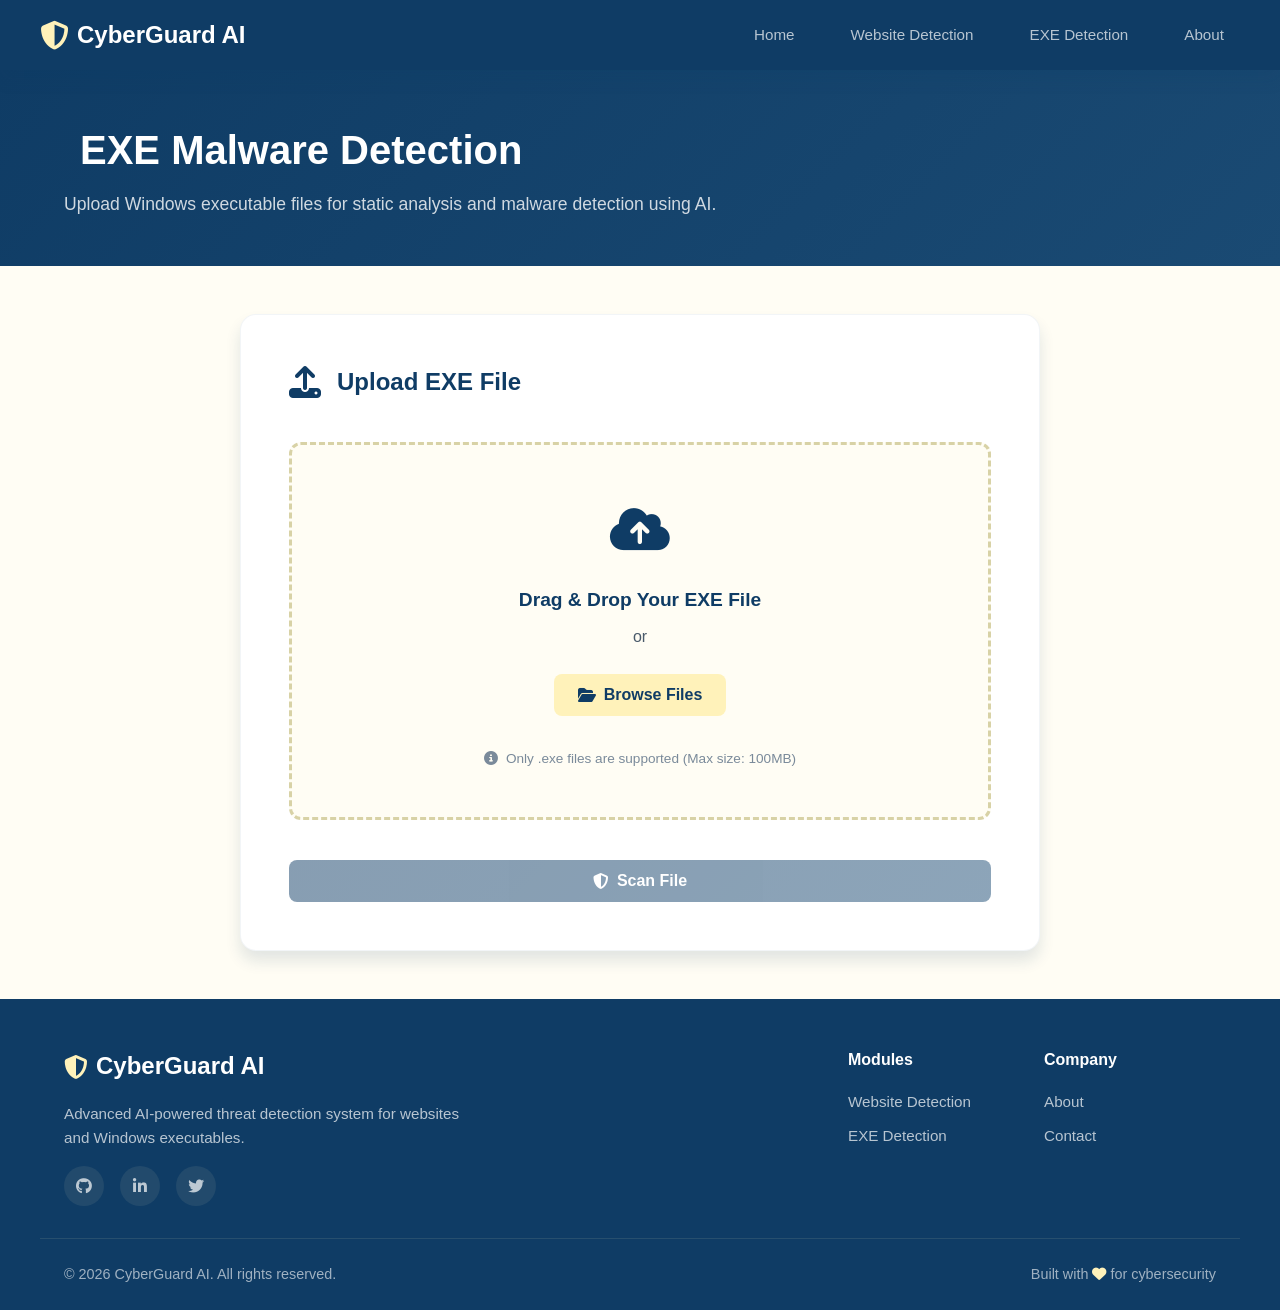
==== templates/exe.html @ a81682f9 "first commit" ====
<!-- templates/exe.html -->
<!DOCTYPE html>
<html lang="en">
<head>
    <meta charset="UTF-8">
    <meta name="viewport" content="width=device-width, initial-scale=1.0">
    <title>EXE Malware Detection - AI Cyber Threat Detection System</title>
    <!-- Font Awesome CDN -->
    <link rel="stylesheet" href="https://cdnjs.cloudflare.com/ajax/libs/font-awesome/6.5.0/css/all.min.css">
    <!-- External CSS -->
    <link rel="stylesheet" href="../static/css/style.css">
</head>
<body>
    <!-- Navigation -->
    <nav class="navbar" role="navigation" aria-label="Main navigation">
        <div class="nav-container">
            <div class="nav-brand">
                <a href="/" class="brand-link">
                    <i class="fas fa-shield-alt"></i>
                    <span>CyberGuard AI</span>
                </a>
            </div>
            
            <!-- Mobile Toggle Button -->
            <button class="nav-toggle" id="navToggle" aria-label="Toggle navigation menu">
                <i class="fas fa-bars"></i>
            </button>

            <!-- Navigation Links -->
            <ul class="nav-links" id="navLinks">
                <ul class="nav-links" id="navLinks">
    <li><a href="/">Home</a></li>
    <li><a href="/website" class="active">Website Detection</a></li>
    <li><a href="/exe">EXE Detection</a></li>
    <li><a href="/about">About</a></li>
</ul>
            </ul>
        </div>
    </nav>

    <!-- Page Header -->
    <section class="page-header" aria-label="Page header">
        <div class="container">
            <div class="page-header-content">
                <h1 class="page-title">
                    <i class="fas fa-file-exe"></i> EXE Malware Detection
                </h1>
                <p class="page-subtitle">
                    Upload Windows executable files for static analysis and malware detection using AI.
                </p>
            </div>
        </div>
    </section>

    <!-- Upload Section -->
    <section class="detection-section" aria-label="EXE file upload">
        <div class="container">
            <div class="detection-card">
                <div class="detection-form">
                    <div class="form-header">
                        <i class="fas fa-upload"></i>
                        <h2>Upload EXE File</h2>
                    </div>
                    
                    <!-- Drag and Drop Area -->
                    <div class="upload-area" id="uploadArea">
                        <div class="upload-content">
                            <div class="upload-icon">
                                <i class="fas fa-cloud-upload-alt"></i>
                            </div>
                            <h3>Drag & Drop Your EXE File</h3>
                            <p>or</p>
                            <button class="btn btn-secondary browse-btn" id="browseBtn">
                                <i class="fas fa-folder-open"></i> Browse Files
                            </button>
                            <input 
                                type="file" 
                                id="fileInput" 
                                class="file-input" 
                                accept=".exe"
                                hidden
                            >
                            <div class="upload-restrictions">
                                <i class="fas fa-info-circle"></i>
                                <span>Only .exe files are supported (Max size: 100MB)</span>
                            </div>
                        </div>
                    </div>

                    <!-- Selected File Card -->
                    <div class="file-card" id="fileCard" style="display: none;">
                        <div class="file-card-content">
                            <div class="file-icon">
                                <i class="fas fa-file-exe"></i>
                            </div>
                            <div class="file-info">
                                <span class="file-name" id="fileName">example.exe</span>
                                <span class="file-size" id="fileSize">2.4 MB</span>
                            </div>
                            <button class="file-remove" id="removeFileBtn" aria-label="Remove file">
                                <i class="fas fa-times"></i>
                            </button>
                        </div>
                    </div>

                    <!-- Scan Button -->
                    <button id="scanBtn" class="btn btn-primary scan-btn" disabled>
                        <i class="fas fa-shield-halved"></i> Scan File
                    </button>
                </div>
            </div>
        </div>
    </section>

    <!-- Loading Animation -->
    <section id="loadingSection" class="loading-section" style="display: none;">
        <div class="container">
            <div class="loading-container">
                <div class="loading-spinner"></div>
                <div class="loading-text">
                    <h3>Scanning EXE File</h3>
                    <p>Performing static analysis...</p>
                    <div class="loading-progress">
                        <div class="progress-bar" id="progressBar" style="width: 0%;"></div>
                    </div>
                    <span class="progress-text" id="progressText">0%</span>
                </div>
            </div>
        </div>
    </section>

    <!-- Results Section -->
    <section id="resultsSection" class="results-section" style="display: none;">
        <div class="container">
            <div class="result-card">
                <div class="result-header">
                    <h2><i class="fas fa-chart-bar"></i> Analysis Results</h2>
                    <span class="result-badge" id="riskBadge">Risk Level</span>
                </div>

                <!-- File Summary -->
                <div class="file-summary">
                    <div class="file-summary-item">
                        <i class="fas fa-file-exe"></i>
                        <span id="resultFileName">example.exe</span>
                    </div>
                    <div class="file-summary-item">
                        <i class="fas fa-weight-hanging"></i>
                        <span id="resultFileSize">2.4 MB</span>
                    </div>
                    <div class="file-summary-item">
                        <i class="fas fa-hashtag"></i>
                        <span id="resultSha256">a1b2c3d4e5f6789...</span>
                    </div>
                </div>

                <div class="result-grid">
                    <!-- Prediction -->
                    <div class="result-item">
                        <div class="result-label">
                            <i class="fas fa-robot"></i> Prediction
                        </div>
                        <div class="result-value" id="predictionValue">Safe</div>
                    </div>

                    <!-- Confidence Score -->
                    <div class="result-item">
                        <div class="result-label">
                            <i class="fas fa-percentage"></i> Confidence Score
                        </div>
                        <div class="result-value">
                            <span id="confidenceValue">95</span>%
                        </div>
                        <div class="confidence-bar-container">
                            <div class="confidence-bar" id="confidenceBar" style="width: 95%;"></div>
                        </div>
                    </div>

                    <!-- Risk Level -->
                    <div class="result-item">
                        <div class="result-label">
                            <i class="fas fa-exclamation-triangle"></i> Risk Level
                        </div>
                        <div class="result-value" id="riskLevel">Low Risk</div>
                    </div>
                </div>

                <!-- Recommendations -->
                <div class="recommendations">
                    <h3><i class="fas fa-lightbulb"></i> Recommendations</h3>
                    <p id="recommendationText">The file appears safe. No malicious code detected.</p>
                    <ul class="recommendation-list" id="recommendationList">
                        <!-- Dynamic recommendations will be inserted here -->
                    </ul>
                </div>

                <!-- Scan Again Button -->
                <div class="result-actions">
                    <button id="scanAgainBtn" class="btn btn-secondary">
                        <i class="fas fa-rotate-right"></i> Scan Another File
                    </button>
                </div>
            </div>
        </div>
    </section>

    <!-- Footer -->
    <footer class="footer" role="contentinfo">
        <div class="footer-content">
            <div class="footer-brand">
                <a href="/" class="brand-link">
                    <i class="fas fa-shield-alt"></i>
                    <span>CyberGuard AI</span>
                </a>
                <p class="footer-description">
                    Advanced AI-powered threat detection system for websites and Windows executables.
                </p>
                <div class="footer-social">
                    <a href="#" aria-label="GitHub"><i class="fab fa-github"></i></a>
                    <a href="#" aria-label="LinkedIn"><i class="fab fa-linkedin-in"></i></a>
                    <a href="#" aria-label="Twitter"><i class="fab fa-twitter"></i></a>
                </div>
            </div>
            <div class="footer-links">
                <div class="footer-links-column">
                    <h4>Modules</h4>
                    <ul>
                        <li><a href="/website">Website Detection</a></li>
<li><a href="/exe">EXE Detection</a></li>
                    </ul>
                </div>
                <div class="footer-links-column">
                    <h4>Company</h4>
                    <ul>
                        <li><a href="/about">About</a></li>
                        <li><a href="#">Contact</a></li>
                    </ul>
                </div>
            </div>
        </div>
        <div class="footer-bottom">
            <p>&copy; 2026 CyberGuard AI. All rights reserved.</p>
            <p class="footer-credits">Built with <i class="fas fa-heart"></i> for cybersecurity</p>
        </div>
    </footer>

    <!-- Scroll to Top Button -->
    <button id="scrollTopBtn" class="scroll-top" aria-label="Scroll to top">
        <i class="fas fa-arrow-up"></i>
    </button>

    <!-- External JavaScript -->
    <script src="../static/js/script.js"></script>
</body>
</html>
---- static/css/style.css ----
/* static/css/style.css */
/* ============================================
   CSS Variables & Reset
   ============================================ */
:root {
    /* Primary Colors - Updated Theme */
    --color-primary: #0F3C65;
    --color-secondary: #FFF2BA;
    --color-accent: #0F3C65;
    --color-success: #22C55E;
    --color-danger: #EF4444;
    --color-warning: #F59E0B;
    --color-background: #FFFDF4;
    --color-white: #FFFFFF;
    
    /* Text Colors */
    --color-text-primary: #0F3C65;
    --color-text-secondary: #4A5A6A;
    --color-text-light: #7A8A9A;
    
    /* Gradients - Updated */
    --gradient-primary: linear-gradient(135deg, #0F3C65 0%, #1A4A73 100%);
    --gradient-accent: linear-gradient(135deg, #0F3C65 0%, #1A4A73 100%);
    --gradient-secondary: linear-gradient(135deg, #FFF2BA 0%, #FFE8A0 100%);
    --gradient-success: linear-gradient(135deg, #22C55E 0%, #16A34A 100%);
    --gradient-danger: linear-gradient(135deg, #EF4444 0%, #DC2626 100%);
    --gradient-warning: linear-gradient(135deg, #F59E0B 0%, #D97706 100%);
    
    /* Shadows - Adjusted for new theme */
    --shadow-sm: 0 1px 2px rgba(15, 60, 101, 0.05);
    --shadow-md: 0 4px 6px rgba(15, 60, 101, 0.08);
    --shadow-lg: 0 10px 15px rgba(15, 60, 101, 0.12);
    --shadow-xl: 0 20px 25px rgba(15, 60, 101, 0.15);
    
    /* Border Radius */
    --radius-sm: 8px;
    --radius-md: 12px;
    --radius-lg: 16px;
    --radius-xl: 24px;
    
    /* Transitions */
    --transition-fast: 0.2s ease;
    --transition-medium: 0.3s ease;
    --transition-slow: 0.5s ease;
    
    /* Spacing */
    --spacing-xs: 0.5rem;
    --spacing-sm: 1rem;
    --spacing-md: 1.5rem;
    --spacing-lg: 2rem;
    --spacing-xl: 3rem;
    --spacing-2xl: 4rem;
}

/* ============================================
   Reset & Base Styles
   ============================================ */
* {
    margin: 0;
    padding: 0;
    box-sizing: border-box;
}

html {
    scroll-behavior: smooth;
}

body {
    font-family: -apple-system, BlinkMacSystemFont, 'Segoe UI', Roboto, Oxygen, Ubuntu, sans-serif;
    background-color: var(--color-background);
    color: var(--color-text-primary);
    line-height: 1.6;
    min-height: 100vh;
    display: flex;
    flex-direction: column;
}

a {
    text-decoration: none;
    color: inherit;
}

ul {
    list-style: none;
}

/* ============================================
   Container
   ============================================ */
.container {
    max-width: 1200px;
    margin: 0 auto;
    padding: 0 var(--spacing-md);
}

/* ============================================
   Navigation - Updated
   ============================================ */
.navbar {
    background: var(--color-primary);
    padding: 0 var(--spacing-md);
    position: sticky;
    top: 0;
    z-index: 1000;
    box-shadow: var(--shadow-lg);
    height: 70px;
    display: flex;
    align-items: center;
}

.nav-container {
    max-width: 1200px;
    width: 100%;
    margin: 0 auto;
    display: flex;
    justify-content: space-between;
    align-items: center;
}

.nav-brand a {
    display: flex;
    align-items: center;
    gap: var(--spacing-xs);
    color: var(--color-white);
    font-size: 1.5rem;
    font-weight: 700;
}

.nav-brand i {
    color: var(--color-secondary);
    font-size: 1.8rem;
}

.nav-links {
    display: flex;
    gap: var(--spacing-md);
    align-items: center;
}

.nav-links a {
    color: rgba(255, 255, 255, 0.7);
    padding: var(--spacing-xs) var(--spacing-sm);
    border-radius: var(--radius-sm);
    transition: var(--transition-medium);
    font-weight: 500;
    font-size: 0.95rem;
    position: relative;
}

.nav-links a:hover {
    color: var(--color-white);
    background: rgba(255, 242, 186, 0.1);
}

.nav-links a.active {
    color: var(--color-white);
    background: rgba(255, 242, 186, 0.15);
}

.nav-links a.active::after {
    content: '';
    position: absolute;
    bottom: -2px;
    left: 50%;
    transform: translateX(-50%);
    width: 60%;
    height: 2px;
    background: var(--color-secondary);
    border-radius: 2px;
}

.nav-toggle {
    display: none;
    background: none;
    border: none;
    color: var(--color-white);
    font-size: 1.5rem;
    cursor: pointer;
    padding: var(--spacing-xs);
    transition: var(--transition-medium);
}

.nav-toggle:hover {
    color: var(--color-secondary);
}

/* ============================================
   Buttons - Updated
   ============================================ */
.btn {
    display: inline-flex;
    align-items: center;
    gap: var(--spacing-xs);
    padding: 0.75rem 1.5rem;
    border: none;
    border-radius: var(--radius-sm);
    font-weight: 600;
    font-size: 1rem;
    cursor: pointer;
    transition: var(--transition-medium);
    text-decoration: none;
    font-family: inherit;
}

.btn-primary {
    background: var(--gradient-primary);
    color: var(--color-white);
}

.btn-primary:hover {
    transform: translateY(-2px);
    box-shadow: var(--shadow-lg);
    background: linear-gradient(135deg, #1A4A73 0%, #0F3C65 100%);
}

.btn-secondary {
    background: var(--color-secondary);
    color: var(--color-primary);
}

.btn-secondary:hover {
    background: #FFE8A0;
    transform: translateY(-2px);
    box-shadow: var(--shadow-md);
}

.btn-large {
    padding: 1rem 2rem;
    font-size: 1.1rem;
}

.btn:disabled {
    opacity: 0.5;
    cursor: not-allowed;
    transform: none !important;
}

/* ============================================
   Hero Section - Updated
   ============================================ */
.hero {
    padding: var(--spacing-2xl) 0;
    background: var(--gradient-primary);
    color: var(--color-white);
    position: relative;
    overflow: hidden;
    min-height: 600px;
    display: flex;
    align-items: center;
}

.hero::before {
    content: '';
    position: absolute;
    top: -50%;
    right: -20%;
    width: 500px;
    height: 500px;
    background: radial-gradient(circle, rgba(255, 242, 186, 0.08) 0%, transparent 70%);
    border-radius: 50%;
}

.hero::after {
    content: '';
    position: absolute;
    bottom: -30%;
    left: -10%;
    width: 400px;
    height: 400px;
    background: radial-gradient(circle, rgba(255, 242, 186, 0.05) 0%, transparent 70%);
    border-radius: 50%;
}

.hero-content {
    flex: 1;
    max-width: 600px;
    position: relative;
    z-index: 1;
}

.hero-badge {
    display: inline-flex;
    align-items: center;
    gap: var(--spacing-xs);
    background: rgba(255, 242, 186, 0.12);
    padding: 0.5rem 1rem;
    border-radius: 50px;
    font-size: 0.9rem;
    color: var(--color-secondary);
    margin-bottom: var(--spacing-md);
    border: 1px solid rgba(255, 242, 186, 0.15);
}

.hero-title {
    font-size: 3.5rem;
    font-weight: 800;
    line-height: 1.1;
    margin-bottom: var(--spacing-md);
}

.hero-title .highlight {
    background: linear-gradient(135deg, var(--color-secondary) 0%, #FFE8A0 100%);
    -webkit-background-clip: text;
    -webkit-text-fill-color: transparent;
    background-clip: text;
}

.hero-description {
    font-size: 1.2rem;
    color: rgba(255, 255, 255, 0.8);
    margin-bottom: var(--spacing-lg);
    line-height: 1.8;
    max-width: 500px;
}

.hero-buttons {
    display: flex;
    gap: var(--spacing-sm);
    flex-wrap: wrap;
}

.hero-visual {
    flex: 1;
    display: flex;
    justify-content: center;
    align-items: center;
    position: relative;
    z-index: 1;
}

.floating-icons {
    position: absolute;
    width: 100%;
    height: 100%;
    pointer-events: none;
}

.floating-icons i {
    position: absolute;
    font-size: 2rem;
    color: var(--color-secondary);
    opacity: 0.2;
    animation: float 6s ease-in-out infinite;
}

.floating-icons i:nth-child(1) { top: 20%; left: 10%; animation-delay: 0s; }
.floating-icons i:nth-child(2) { top: 60%; left: 5%; animation-delay: 1s; }
.floating-icons i:nth-child(3) { top: 30%; right: 15%; animation-delay: 2s; }
.floating-icons i:nth-child(4) { bottom: 20%; right: 10%; animation-delay: 3s; }

.hero-image-placeholder {
    width: 300px;
    height: 300px;
    background: rgba(255, 242, 186, 0.05);
    border-radius: 50%;
    display: flex;
    flex-direction: column;
    align-items: center;
    justify-content: center;
    border: 2px solid rgba(255, 242, 186, 0.1);
}

.hero-image-placeholder i {
    font-size: 6rem;
    color: var(--color-secondary);
    opacity: 0.6;
}

.hero-image-placeholder span {
    margin-top: var(--spacing-sm);
    font-size: 1.2rem;
    color: rgba(255, 255, 255, 0.6);
}

@keyframes float {
    0%, 100% {
        transform: translateY(0px);
    }
    50% {
        transform: translateY(-15px);
    }
}

/* ============================================
   Sections - Updated
   ============================================ */
.section-header {
    text-align: center;
    margin-bottom: var(--spacing-xl);
}

.section-title {
    font-size: 2.5rem;
    font-weight: 700;
    margin-bottom: var(--spacing-xs);
    background: var(--gradient-primary);
    -webkit-background-clip: text;
    -webkit-text-fill-color: transparent;
    background-clip: text;
}

.section-subtitle {
    color: var(--color-text-secondary);
    font-size: 1.1rem;
}

/* ============================================
   Features Section - Updated
   ============================================ */
.features {
    padding: var(--spacing-2xl) 0;
}

.features-grid {
    display: grid;
    grid-template-columns: repeat(auto-fit, minmax(250px, 1fr));
    gap: var(--spacing-md);
}

.feature-card {
    background: var(--color-white);
    padding: var(--spacing-lg);
    border-radius: var(--radius-md);
    box-shadow: var(--shadow-md);
    transition: var(--transition-medium);
    text-align: center;
    border-top: 4px solid transparent;
}

.feature-card:hover {
    transform: translateY(-5px);
    box-shadow: var(--shadow-xl);
    border-top-color: var(--color-primary);
}

.feature-icon {
    width: 60px;
    height: 60px;
    background: var(--gradient-primary);
    border-radius: 50%;
    display: flex;
    align-items: center;
    justify-content: center;
    margin: 0 auto var(--spacing-sm);
}

.feature-icon i {
    font-size: 1.5rem;
    color: var(--color-white);
}

.feature-card h3 {
    font-size: 1.2rem;
    margin-bottom: var(--spacing-xs);
    color: var(--color-primary);
}

.feature-card p {
    color: var(--color-text-secondary);
    font-size: 0.95rem;
}

/* ============================================
   Modules Section - Updated
   ============================================ */
.modules {
    padding: var(--spacing-2xl) 0;
    background: var(--color-white);
}

.modules-grid {
    display: grid;
    grid-template-columns: repeat(auto-fit, minmax(350px, 1fr));
    gap: var(--spacing-lg);
}

.module-card {
    background: var(--color-background);
    border-radius: var(--radius-md);
    padding: var(--spacing-lg);
    box-shadow: var(--shadow-md);
    transition: var(--transition-medium);
    border: 1px solid rgba(15, 60, 101, 0.05);
}

.module-card:hover {
    transform: translateY(-5px);
    box-shadow: var(--shadow-xl);
    border-color: var(--color-primary);
}

.module-header {
    display: flex;
    justify-content: space-between;
    align-items: center;
    margin-bottom: var(--spacing-sm);
}

.module-icon {
    width: 50px;
    height: 50px;
    background: var(--gradient-primary);
    border-radius: var(--radius-sm);
    display: flex;
    align-items: center;
    justify-content: center;
}

.module-icon i {
    font-size: 1.5rem;
    color: var(--color-white);
}

.module-badge {
    background: rgba(15, 60, 101, 0.08);
    padding: 0.25rem 0.75rem;
    border-radius: 50px;
    font-size: 0.8rem;
    font-weight: 600;
    color: var(--color-primary);
}

.module-card h3 {
    font-size: 1.3rem;
    margin-bottom: var(--spacing-xs);
    color: var(--color-primary);
}

.module-card p {
    color: var(--color-text-secondary);
    margin-bottom: var(--spacing-sm);
}

.module-features {
    margin: var(--spacing-sm) 0 var(--spacing-md);
}

.module-features li {
    display: flex;
    align-items: center;
    gap: var(--spacing-xs);
    color: var(--color-text-secondary);
    font-size: 0.95rem;
    padding: 0.25rem 0;
}

.module-features i {
    color: var(--color-success);
}

.module-btn {
    width: 100%;
    justify-content: center;
}

/* ============================================
   Workflow Section - Updated
   ============================================ */
.workflow {
    padding: var(--spacing-2xl) 0;
    background: var(--color-background);
}

.workflow-steps {
    display: flex;
    justify-content: center;
    align-items: center;
    flex-wrap: wrap;
    gap: var(--spacing-md);
}

.workflow-step {
    flex: 1;
    min-width: 200px;
    max-width: 300px;
    text-align: center;
    position: relative;
}

.step-number {
    width: 40px;
    height: 40px;
    background: var(--gradient-primary);
    border-radius: 50%;
    display: flex;
    align-items: center;
    justify-content: center;
    color: var(--color-white);
    font-weight: 700;
    margin: 0 auto var(--spacing-xs);
}

.step-icon {
    font-size: 2.5rem;
    color: var(--color-primary);
    margin-bottom: var(--spacing-xs);
}

.workflow-step h4 {
    font-size: 1.1rem;
    margin-bottom: var(--spacing-xs);
    color: var(--color-primary);
}

.workflow-step p {
    color: var(--color-text-secondary);
    font-size: 0.95rem;
}

.workflow-arrow {
    font-size: 1.5rem;
    color: var(--color-primary);
}

/* ============================================
   CTA Section - Updated
   ============================================ */
.cta-section {
    padding: var(--spacing-2xl) 0;
    background: var(--gradient-primary);
    color: var(--color-white);
}

.cta-content {
    text-align: center;
    max-width: 700px;
    margin: 0 auto;
}

.cta-content h2 {
    font-size: 2.5rem;
    margin-bottom: var(--spacing-sm);
}

.cta-content p {
    font-size: 1.2rem;
    color: rgba(255, 255, 255, 0.8);
    margin-bottom: var(--spacing-lg);
}

.cta-buttons {
    display: flex;
    gap: var(--spacing-sm);
    justify-content: center;
    flex-wrap: wrap;
}

/* ============================================
   Page Header - Updated
   ============================================ */
.page-header {
    padding: var(--spacing-xl) 0;
    background: var(--gradient-primary);
    color: var(--color-white);
}

.page-header-content {
    max-width: 700px;
}

.page-title {
    font-size: 2.5rem;
    margin-bottom: var(--spacing-xs);
    display: flex;
    align-items: center;
    gap: var(--spacing-sm);
}

.page-title i {
    color: var(--color-secondary);
}

.page-subtitle {
    font-size: 1.1rem;
    color: rgba(255, 255, 255, 0.8);
}

/* ============================================
   Detection Section - Updated
   ============================================ */
.detection-section {
    padding: var(--spacing-xl) 0;
}

.detection-card {
    background: var(--color-white);
    border-radius: var(--radius-lg);
    padding: var(--spacing-xl);
    box-shadow: var(--shadow-lg);
    max-width: 800px;
    margin: 0 auto;
    border: 1px solid rgba(15, 60, 101, 0.05);
}

.detection-form {
    display: flex;
    flex-direction: column;
    gap: var(--spacing-md);
}

.form-header {
    display: flex;
    align-items: center;
    gap: var(--spacing-sm);
    margin-bottom: var(--spacing-sm);
}

.form-header i {
    font-size: 2rem;
    color: var(--color-primary);
}

.form-header h2 {
    font-size: 1.5rem;
    color: var(--color-primary);
}

.form-group {
    display: flex;
    flex-direction: column;
    gap: var(--spacing-xs);
}

.form-group label {
    font-weight: 600;
    display: flex;
    align-items: center;
    gap: var(--spacing-xs);
    color: var(--color-primary);
}

.input-group {
    display: flex;
    gap: var(--spacing-xs);
}

.form-input {
    flex: 1;
    padding: 0.75rem 1rem;
    border: 2px solid #E2E8F0;
    border-radius: var(--radius-sm);
    font-size: 1rem;
    transition: var(--transition-medium);
    font-family: inherit;
    color: var(--color-text-primary);
}

.form-input:focus {
    outline: none;
    border-color: var(--color-primary);
    box-shadow: 0 0 0 3px rgba(15, 60, 101, 0.1);
}

.form-hint {
    color: var(--color-text-light);
    font-size: 0.85rem;
    display: flex;
    align-items: center;
    gap: var(--spacing-xs);
}

.detect-btn,
.scan-btn {
    padding: 0.75rem 2rem;
    white-space: nowrap;
}

.scan-btn {
    width: 100%;
    justify-content: center;
    margin-top: var(--spacing-sm);
}

/* ============================================
   Upload Area - Updated
   ============================================ */
.upload-area {
    border: 3px dashed #D8D2A6;
    border-radius: var(--radius-md);
    padding: var(--spacing-xl);
    text-align: center;
    transition: var(--transition-medium);
    cursor: pointer;
    background: var(--color-background);
}

.upload-area:hover,
.upload-area.drag-over {
    border-color: var(--color-primary);
    background: rgba(15, 60, 101, 0.03);
}

.upload-icon {
    font-size: 3rem;
    color: var(--color-primary);
    margin-bottom: var(--spacing-sm);
}

.upload-content h3 {
    font-size: 1.2rem;
    margin-bottom: var(--spacing-xs);
    color: var(--color-primary);
}

.upload-content p {
    color: var(--color-text-secondary);
    margin: var(--spacing-xs) 0;
}

.browse-btn {
    margin: var(--spacing-sm) 0;
}

.upload-restrictions {
    margin-top: var(--spacing-sm);
    font-size: 0.85rem;
    color: var(--color-text-light);
    display: flex;
    align-items: center;
    justify-content: center;
    gap: var(--spacing-xs);
}

.file-input {
    display: none;
}

/* ============================================
   File Card - Updated
   ============================================ */
.file-card {
    background: var(--color-background);
    border-radius: var(--radius-sm);
    padding: var(--spacing-sm);
    border: 2px solid var(--color-primary);
    margin-top: var(--spacing-sm);
}

.file-card-content {
    display: flex;
    align-items: center;
    gap: var(--spacing-sm);
}

.file-icon {
    font-size: 2rem;
    color: var(--color-primary);
}

.file-info {
    flex: 1;
    display: flex;
    flex-direction: column;
}

.file-name {
    font-weight: 600;
    font-size: 0.95rem;
    color: var(--color-primary);
}

.file-size {
    font-size: 0.85rem;
    color: var(--color-text-light);
}

.file-remove {
    background: none;
    border: none;
    color: var(--color-danger);
    font-size: 1.2rem;
    cursor: pointer;
    padding: var(--spacing-xs);
    transition: var(--transition-medium);
}

.file-remove:hover {
    transform: rotate(90deg);
}

/* ============================================
   Loading Section - Updated
   ============================================ */
.loading-section {
    padding: var(--spacing-xl) 0;
}

.loading-container {
    max-width: 400px;
    margin: 0 auto;
    text-align: center;
    padding: var(--spacing-xl);
    background: var(--color-white);
    border-radius: var(--radius-lg);
    box-shadow: var(--shadow-lg);
    border: 1px solid rgba(15, 60, 101, 0.05);
}

.loading-spinner {
    width: 60px;
    height: 60px;
    border: 4px solid #E2E8F0;
    border-top: 4px solid var(--color-primary);
    border-radius: 50%;
    animation: spin 1s linear infinite;
    margin: 0 auto var(--spacing-md);
}

@keyframes spin {
    0% { transform: rotate(0deg); }
    100% { transform: rotate(360deg); }
}

.loading-text h3 {
    font-size: 1.2rem;
    margin-bottom: var(--spacing-xs);
    color: var(--color-primary);
}

.loading-text p {
    color: var(--color-text-secondary);
    margin-bottom: var(--spacing-md);
}

.loading-progress {
    width: 100%;
    height: 8px;
    background: #E2E8F0;
    border-radius: 4px;
    overflow: hidden;
    position: relative;
}

.progress-bar {
    height: 100%;
    background: var(--gradient-primary);
    border-radius: 4px;
    transition: width 0.3s ease;
    width: 0%;
}

.progress-text {
    display: block;
    margin-top: var(--spacing-xs);
    font-weight: 600;
    color: var(--color-primary);
}

/* ============================================
   Results Section - Updated
   ============================================ */
.results-section {
    padding: var(--spacing-xl) 0;
}

.result-card {
    background: var(--color-white);
    border-radius: var(--radius-lg);
    padding: var(--spacing-xl);
    box-shadow: var(--shadow-lg);
    max-width: 800px;
    margin: 0 auto;
    animation: slideUp 0.5s ease;
    border: 1px solid rgba(15, 60, 101, 0.05);
}

@keyframes slideUp {
    from {
        opacity: 0;
        transform: translateY(30px);
    }
    to {
        opacity: 1;
        transform: translateY(0);
    }
}

.result-header {
    display: flex;
    justify-content: space-between;
    align-items: center;
    margin-bottom: var(--spacing-md);
    flex-wrap: wrap;
    gap: var(--spacing-sm);
}

.result-header h2 {
    font-size: 1.5rem;
    display: flex;
    align-items: center;
    gap: var(--spacing-xs);
    color: var(--color-primary);
}

.result-badge {
    padding: 0.5rem 1rem;
    border-radius: 50px;
    font-weight: 600;
    font-size: 0.85rem;
    text-transform: uppercase;
    letter-spacing: 0.5px;
}

.result-badge.risk-low {
    background: rgba(34, 197, 94, 0.1);
    color: var(--color-success);
}

.result-badge.risk-medium {
    background: rgba(245, 158, 11, 0.1);
    color: var(--color-warning);
}

.result-badge.risk-high {
    background: rgba(239, 68, 68, 0.1);
    color: var(--color-danger);
}

.result-url {
    display: flex;
    align-items: center;
    gap: var(--spacing-xs);
    padding: var(--spacing-sm);
    background: var(--color-background);
    border-radius: var(--radius-sm);
    margin-bottom: var(--spacing-md);
    font-size: 0.95rem;
    color: var(--color-text-secondary);
    word-break: break-all;
}

.result-url i {
    color: var(--color-primary);
}

.result-grid {
    display: grid;
    grid-template-columns: repeat(auto-fit, minmax(200px, 1fr));
    gap: var(--spacing-md);
    margin: var(--spacing-md) 0;
}

.result-item {
    padding: var(--spacing-md);
    background: var(--color-background);
    border-radius: var(--radius-sm);
    border: 1px solid rgba(15, 60, 101, 0.05);
}

.result-label {
    display: flex;
    align-items: center;
    gap: var(--spacing-xs);
    font-size: 0.85rem;
    color: var(--color-text-light);
    font-weight: 500;
    margin-bottom: var(--spacing-xs);
}

.result-value {
    font-size: 1.5rem;
    font-weight: 700;
}

.result-value.text-success {
    color: var(--color-success);
}

.result-value.text-danger {
    color: var(--color-danger);
}

.result-value.text-warning {
    color: var(--color-warning);
}

.confidence-bar-container {
    width: 100%;
    height: 6px;
    background: #E2E8F0;
    border-radius: 3px;
    overflow: hidden;
    margin-top: var(--spacing-xs);
}

.confidence-bar {
    height: 100%;
    background: var(--gradient-primary);
    border-radius: 3px;
    transition: width 0.5s ease;
}

/* ============================================
   File Summary - Updated
   ============================================ */
.file-summary {
    display: grid;
    grid-template-columns: repeat(auto-fit, minmax(150px, 1fr));
    gap: var(--spacing-sm);
    padding: var(--spacing-sm);
    background: var(--color-background);
    border-radius: var(--radius-sm);
    margin-bottom: var(--spacing-md);
    border: 1px solid rgba(15, 60, 101, 0.05);
}

.file-summary-item {
    display: flex;
    align-items: center;
    gap: var(--spacing-xs);
    font-size: 0.9rem;
    color: var(--color-text-secondary);
}

.file-summary-item i {
    color: var(--color-primary);
}

/* ============================================
   Recommendations - Updated
   ============================================ */
.recommendations {
    margin-top: var(--spacing-md);
    padding: var(--spacing-md);
    background: var(--color-background);
    border-radius: var(--radius-sm);
    border-left: 4px solid var(--color-primary);
}

.recommendations h3 {
    display: flex;
    align-items: center;
    gap: var(--spacing-xs);
    margin-bottom: var(--spacing-xs);
    font-size: 1.1rem;
    color: var(--color-primary);
}

.recommendations p {
    color: var(--color-text-secondary);
    margin-bottom: var(--spacing-xs);
}

.recommendation-list {
    margin-top: var(--spacing-xs);
    padding-left: var(--spacing-md);
}

.recommendation-list li {
    padding: var(--spacing-xs) 0;
    color: var(--color-text-secondary);
    font-size: 0.95rem;
    display: flex;
    align-items: flex-start;
    gap: var(--spacing-xs);
}

.recommendation-list li::before {
    content: '•';
    color: var(--color-primary);
    font-weight: 700;
}

/* ============================================
   Result Actions - Updated
   ============================================ */
.result-actions {
    margin-top: var(--spacing-md);
    display: flex;
    justify-content: center;
}

/* ============================================
   About Page - Updated
   ============================================ */
.about-section {
    padding: var(--spacing-xl) 0;
}

.about-card {
    background: var(--color-white);
    border-radius: var(--radius-lg);
    padding: var(--spacing-xl);
    box-shadow: var(--shadow-lg);
    max-width: 1000px;
    margin: 0 auto;
    border: 1px solid rgba(15, 60, 101, 0.05);
}

.about-content h2 {
    font-size: 1.8rem;
    margin-bottom: var(--spacing-md);
    display: flex;
    align-items: center;
    gap: var(--spacing-sm);
    color: var(--color-primary);
}

.about-content h2 i {
    color: var(--color-primary);
}

.about-content p {
    color: var(--color-text-secondary);
    line-height: 1.8;
    margin-bottom: var(--spacing-md);
}

.about-list {
    display: flex;
    flex-direction: column;
    gap: var(--spacing-md);
    margin-top: var(--spacing-md);
}

.about-list li {
    display: flex;
    gap: var(--spacing-sm);
    align-items: flex-start;
}

.about-list li i {
    font-size: 1.5rem;
    color: var(--color-primary);
    margin-top: 2px;
}

.about-list li strong {
    display: block;
    margin-bottom: 2px;
    color: var(--color-primary);
}

.about-list li p {
    margin-bottom: 0;
    font-size: 0.95rem;
}

/* ============================================
   Tech Grid - Updated
   ============================================ */
.tech-grid {
    display: grid;
    grid-template-columns: repeat(auto-fit, minmax(150px, 1fr));
    gap: var(--spacing-md);
    margin-top: var(--spacing-md);
}

.tech-item {
    text-align: center;
    padding: var(--spacing-md);
    background: var(--color-background);
    border-radius: var(--radius-sm);
    transition: var(--transition-medium);
    border: 1px solid rgba(15, 60, 101, 0.05);
}

.tech-item:hover {
    transform: translateY(-3px);
    box-shadow: var(--shadow-md);
    border-color: var(--color-primary);
}

.tech-icon {
    font-size: 2.5rem;
    color: var(--color-primary);
    margin-bottom: var(--spacing-xs);
}

.tech-item h4 {
    font-size: 1rem;
    margin-bottom: 2px;
    color: var(--color-primary);
}

.tech-item p {
    font-size: 0.85rem;
    color: var(--color-text-light);
    margin-bottom: 0;
}

/* ============================================
   Workflow Timeline - Updated
   ============================================ */
.workflow-timeline {
    display: flex;
    flex-direction: column;
    gap: var(--spacing-md);
    margin-top: var(--spacing-md);
}

.timeline-item {
    display: flex;
    gap: var(--spacing-md);
    align-items: flex-start;
}

.timeline-number {
    min-width: 35px;
    height: 35px;
    background: var(--gradient-primary);
    border-radius: 50%;
    display: flex;
    align-items: center;
    justify-content: center;
    color: var(--color-white);
    font-weight: 700;
    font-size: 0.9rem;
    flex-shrink: 0;
}

.timeline-content h4 {
    font-size: 1.1rem;
    margin-bottom: 2px;
    color: var(--color-primary);
}

.timeline-content p {
    margin-bottom: 0;
    font-size: 0.95rem;
    color: var(--color-text-secondary);
}

/* ============================================
   Cyber Workflow - Updated
   ============================================ */
.cyber-workflow {
    display: flex;
    justify-content: center;
    align-items: center;
    flex-wrap: wrap;
    gap: var(--spacing-md);
    margin-top: var(--spacing-md);
}

.cyber-step {
    flex: 1;
    min-width: 150px;
    max-width: 250px;
    text-align: center;
    padding: var(--spacing-md);
    background: var(--color-background);
    border-radius: var(--radius-sm);
    border: 1px solid rgba(15, 60, 101, 0.05);
}

.cyber-step-icon {
    font-size: 2.5rem;
    color: var(--color-primary);
    margin-bottom: var(--spacing-xs);
}

.cyber-step h4 {
    font-size: 1rem;
    margin-bottom: 2px;
    color: var(--color-primary);
}

.cyber-step p {
    font-size: 0.9rem;
    color: var(--color-text-secondary);
    margin-bottom: 0;
}

.cyber-arrow {
    font-size: 1.5rem;
    color: var(--color-primary);
}

/* ============================================
   Developer Card - Updated
   ============================================ */
.developer-card {
    display: flex;
    gap: var(--spacing-lg);
    padding: var(--spacing-md);
    background: var(--color-background);
    border-radius: var(--radius-sm);
    margin-top: var(--spacing-md);
    align-items: center;
    border: 1px solid rgba(15, 60, 101, 0.05);
}

.developer-avatar {
    font-size: 5rem;
    color: var(--color-primary);
    flex-shrink: 0;
}

.developer-details h4 {
    font-size: 1.3rem;
    margin-bottom: 2px;
    color: var(--color-primary);
}

.developer-role {
    color: var(--color-text-secondary);
    margin-bottom: 2px;
}

.developer-project {
    color: var(--color-text-light);
    font-size: 0.9rem;
    margin-bottom: var(--spacing-xs);
}

.developer-skills {
    display: flex;
    flex-wrap: wrap;
    gap: var(--spacing-xs);
    margin: var(--spacing-xs) 0;
}

.skill-tag {
    padding: 0.25rem 0.75rem;
    background: var(--color-white);
    border: 1px solid rgba(15, 60, 101, 0.15);
    border-radius: 50px;
    font-size: 0.85rem;
    color: var(--color-text-secondary);
}

.developer-social {
    display: flex;
    gap: var(--spacing-sm);
    margin-top: var(--spacing-xs);
}

.developer-social a {
    color: var(--color-text-light);
    transition: var(--transition-medium);
    font-size: 1.2rem;
}

.developer-social a:hover {
    color: var(--color-primary);
}

/* ============================================
   Enhancements Grid - Updated
   ============================================ */
.enhancements-grid {
    display: grid;
    grid-template-columns: repeat(auto-fit, minmax(250px, 1fr));
    gap: var(--spacing-md);
    margin-top: var(--spacing-md);
}

.enhancement-item {
    padding: var(--spacing-md);
    background: var(--color-background);
    border-radius: var(--radius-sm);
    text-align: center;
    transition: var(--transition-medium);
    border: 1px solid rgba(15, 60, 101, 0.05);
}

.enhancement-item:hover {
    transform: translateY(-3px);
    box-shadow: var(--shadow-md);
    border-color: var(--color-primary);
}

.enhancement-item i {
    font-size: 2rem;
    color: var(--color-primary);
    margin-bottom: var(--spacing-xs);
}

.enhancement-item h4 {
    font-size: 1rem;
    margin-bottom: 2px;
    color: var(--color-primary);
}

.enhancement-item p {
    font-size: 0.9rem;
    color: var(--color-text-secondary);
    margin-bottom: 0;
}

/* ============================================
   Footer - Updated
   ============================================ */
.footer {
    background: var(--color-primary);
    color: var(--color-white);
    padding: var(--spacing-xl) 0 var(--spacing-md);
    margin-top: auto;
}

.footer-content {
    max-width: 1200px;
    margin: 0 auto;
    padding: 0 var(--spacing-md);
    display: grid;
    grid-template-columns: 2fr 1fr;
    gap: var(--spacing-xl);
}

.footer-brand .brand-link {
    display: inline-flex;
    align-items: center;
    gap: var(--spacing-xs);
    font-size: 1.5rem;
    font-weight: 700;
    margin-bottom: var(--spacing-sm);
}

.footer-brand .brand-link i {
    color: var(--color-secondary);
}

.footer-description {
    color: rgba(255, 255, 255, 0.7);
    font-size: 0.95rem;
    margin-bottom: var(--spacing-sm);
    max-width: 400px;
}

.footer-social {
    display: flex;
    gap: var(--spacing-sm);
}

.footer-social a {
    width: 40px;
    height: 40px;
    background: rgba(255, 242, 186, 0.08);
    border-radius: 50%;
    display: flex;
    align-items: center;
    justify-content: center;
    color: rgba(255, 255, 255, 0.7);
    transition: var(--transition-medium);
}

.footer-social a:hover {
    background: var(--color-secondary);
    color: var(--color-primary);
}

.footer-links {
    display: grid;
    grid-template-columns: 1fr 1fr;
    gap: var(--spacing-md);
}

.footer-links-column h4 {
    font-size: 1rem;
    margin-bottom: var(--spacing-sm);
    color: var(--color-white);
}

.footer-links-column ul {
    display: flex;
    flex-direction: column;
    gap: var(--spacing-xs);
}

.footer-links-column a {
    color: rgba(255, 255, 255, 0.7);
    transition: var(--transition-medium);
    font-size: 0.95rem;
}

.footer-links-column a:hover {
    color: var(--color-secondary);
}

.footer-bottom {
    max-width: 1200px;
    margin: var(--spacing-lg) auto 0;
    padding: var(--spacing-md) var(--spacing-md) 0;
    border-top: 1px solid rgba(255, 242, 186, 0.1);
    display: flex;
    justify-content: space-between;
    align-items: center;
    flex-wrap: wrap;
    gap: var(--spacing-sm);
}

.footer-bottom p {
    color: rgba(255, 255, 255, 0.6);
    font-size: 0.9rem;
}

.footer-credits i {
    color: var(--color-secondary);
}

/* ============================================
   Scroll to Top Button - Updated
   ============================================ */
.scroll-top {
    position: fixed;
    bottom: var(--spacing-lg);
    right: var(--spacing-lg);
    width: 45px;
    height: 45px;
    background: var(--gradient-primary);
    border: none;
    border-radius: 50%;
    color: var(--color-white);
    font-size: 1.2rem;
    cursor: pointer;
    box-shadow: var(--shadow-lg);
    transition: var(--transition-medium);
    opacity: 0;
    visibility: hidden;
    transform: translateY(20px);
    z-index: 999;
}

.scroll-top.visible {
    opacity: 1;
    visibility: visible;
    transform: translateY(0);
}

.scroll-top:hover {
    transform: translateY(-3px);
    box-shadow: var(--shadow-xl);
}

/* ============================================
   Responsive Design - Mobile First
   ============================================ */

/* Tablet and below */
@media (max-width: 1024px) {
    .hero {
        min-height: auto;
        padding: var(--spacing-xl) 0;
    }
    
    .hero-content {
        max-width: 100%;
        text-align: center;
    }
    
    .hero-description {
        max-width: 100%;
        margin-left: auto;
        margin-right: auto;
    }
    
    .hero-buttons {
        justify-content: center;
    }
    
    .hero-visual {
        display: none;
    }
    
    .hero-title {
        font-size: 2.8rem;
    }
    
    .workflow-arrow {
        display: none;
    }
    
    .workflow-steps {
        flex-direction: column;
        align-items: center;
    }
    
    .workflow-step {
        max-width: 100%;
        width: 100%;
    }
}

/* Mobile */
@media (max-width: 768px) {
    .nav-toggle {
        display: block;
    }
    
    .nav-links {
        display: none;
        flex-direction: column;
        position: absolute;
        top: 70px;
        left: 0;
        width: 100%;
        background: var(--color-primary);
        padding: var(--spacing-md);
        box-shadow: var(--shadow-lg);
        gap: var(--spacing-xs);
    }
    
    .nav-links.active {
        display: flex;
    }
    
    .nav-links a {
        width: 100%;
        padding: 0.75rem var(--spacing-sm);
    }
    
    .hero-title {
        font-size: 2.2rem;
    }
    
    .section-title {
        font-size: 2rem;
    }
    
    .page-title {
        font-size: 2rem;
    }
    
    .modules-grid {
        grid-template-columns: 1fr;
    }
    
    .features-grid {
        grid-template-columns: 1fr;
    }
    
    .result-grid {
        grid-template-columns: 1fr;
    }
    
    .footer-content {
        grid-template-columns: 1fr;
        gap: var(--spacing-lg);
    }
    
    .footer-links {
        grid-template-columns: 1fr 1fr;
    }
    
    .detection-card {
        padding: var(--spacing-md);
    }
    
    .result-card {
        padding: var(--spacing-md);
    }
    
    .about-card {
        padding: var(--spacing-md);
    }
    
    .developer-card {
        flex-direction: column;
        text-align: center;
    }
    
    .developer-avatar {
        font-size: 4rem;
    }
    
    .developer-social {
        justify-content: center;
    }
    
    .developer-skills {
        justify-content: center;
    }
    
    .cyber-workflow {
        flex-direction: column;
    }
    
    .cyber-arrow {
        transform: rotate(90deg);
    }
    
    .tech-grid {
        grid-template-columns: repeat(auto-fit, minmax(120px, 1fr));
    }
    
    .enhancements-grid {
        grid-template-columns: 1fr;
    }
    
    .input-group {
        flex-direction: column;
    }
    
    .detect-btn {
        width: 100%;
        justify-content: center;
    }
    
    .cta-content h2 {
        font-size: 2rem;
    }
    
    .result-header {
        flex-direction: column;
        align-items: flex-start;
    }
    
    .file-summary {
        grid-template-columns: 1fr;
    }
    
    .scroll-top {
        bottom: var(--spacing-sm);
        right: var(--spacing-sm);
        width: 40px;
        height: 40px;
        font-size: 1rem;
    }
}

/* Small Mobile */
@media (max-width: 480px) {
    .hero-title {
        font-size: 1.8rem;
    }
    
    .section-title {
        font-size: 1.6rem;
    }
    
    .page-title {
        font-size: 1.6rem;
    }
    
    .hero-buttons {
        flex-direction: column;
        align-items: center;
        width: 100%;
    }
    
    .hero-buttons .btn {
        width: 100%;
        justify-content: center;
    }
    
    .cta-buttons {
        flex-direction: column;
        align-items: center;
        width: 100%;
    }
    
    .cta-buttons .btn {
        width: 100%;
        justify-content: center;
    }
    
    .footer-links {
        grid-template-columns: 1fr;
        gap: var(--spacing-md);
    }
    
    .footer-bottom {
        flex-direction: column;
        text-align: center;
    }
    
    .module-card {
        padding: var(--spacing-md);
    }
    
    .about-list li {
        flex-direction: column;
    }
    
    .about-list li i {
        margin-bottom: var(--spacing-xs);
    }
    
    .result-value {
        font-size: 1.2rem;
    }
}
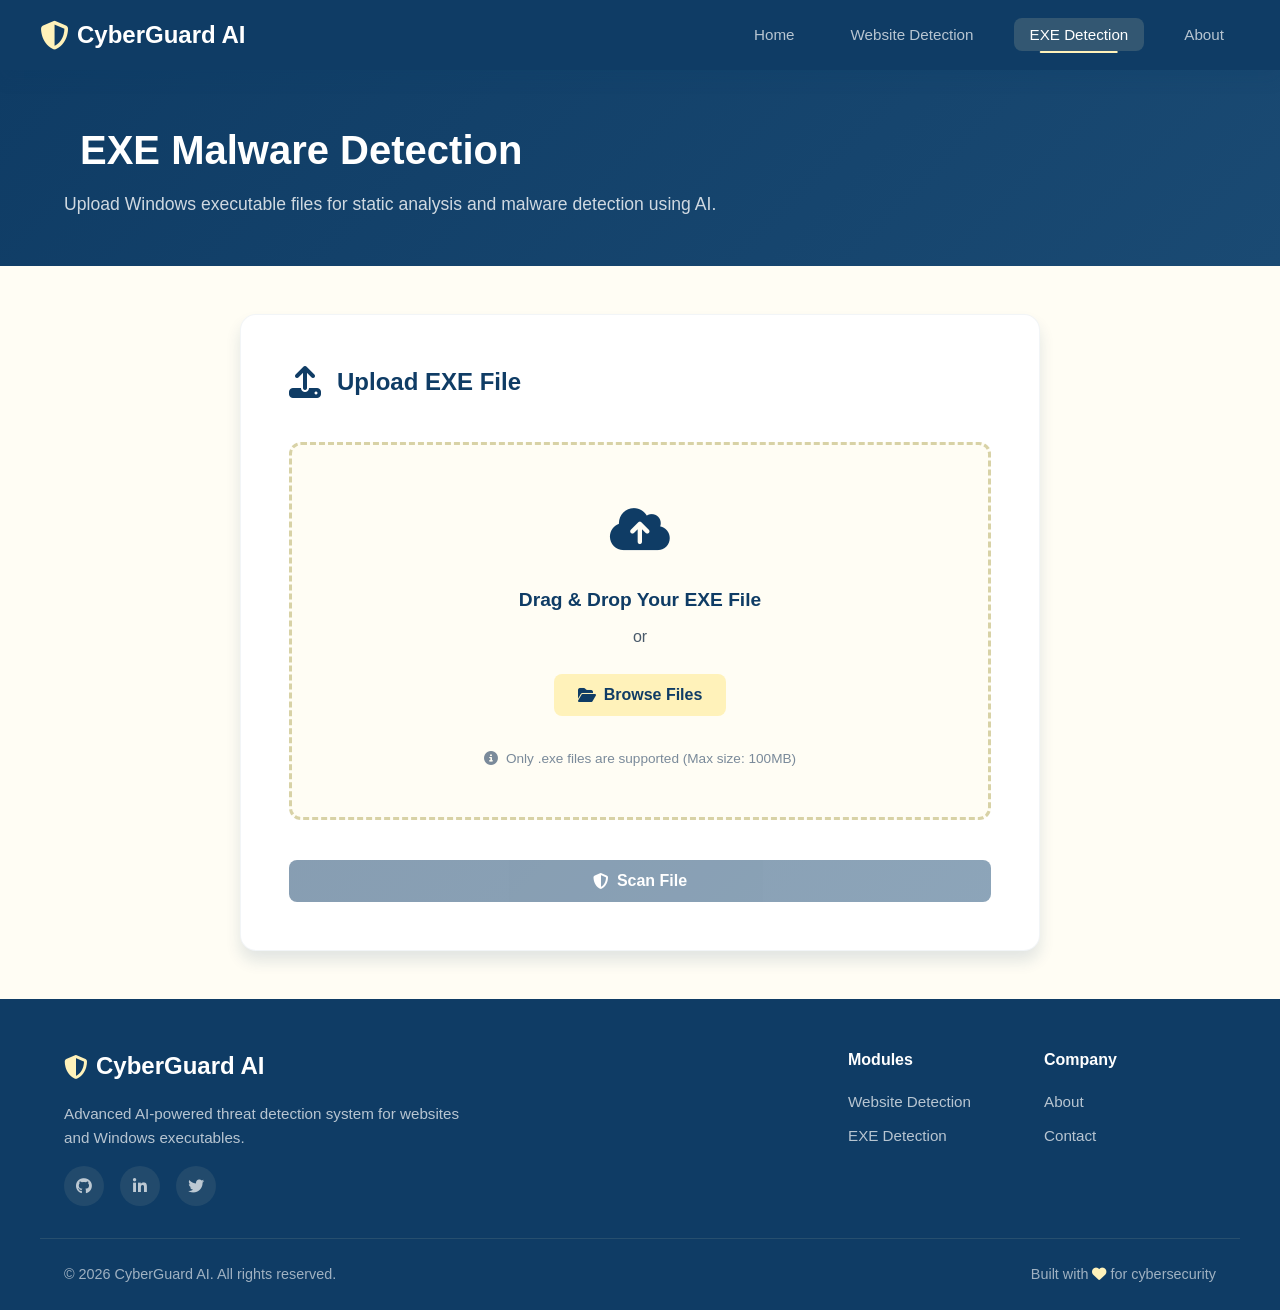
==== commit 1b658696: "updated" ====
--- a/templates/exe.html
+++ b/templates/exe.html
@@ -27,11 +27,10 @@
             </button>
 
             <!-- Navigation Links -->
-            <ul class="nav-links" id="navLinks">
-                <ul class="nav-links" id="navLinks">
+ <ul class="nav-links" id="navLinks">
     <li><a href="/">Home</a></li>
-    <li><a href="/website" class="active">Website Detection</a></li>
-    <li><a href="/exe">EXE Detection</a></li>
+    <li><a href="/website">Website Detection</a></li>
+    <li><a href="/exe" class="active">EXE Detection</a></li>
     <li><a href="/about">About</a></li>
 </ul>
             </ul>
